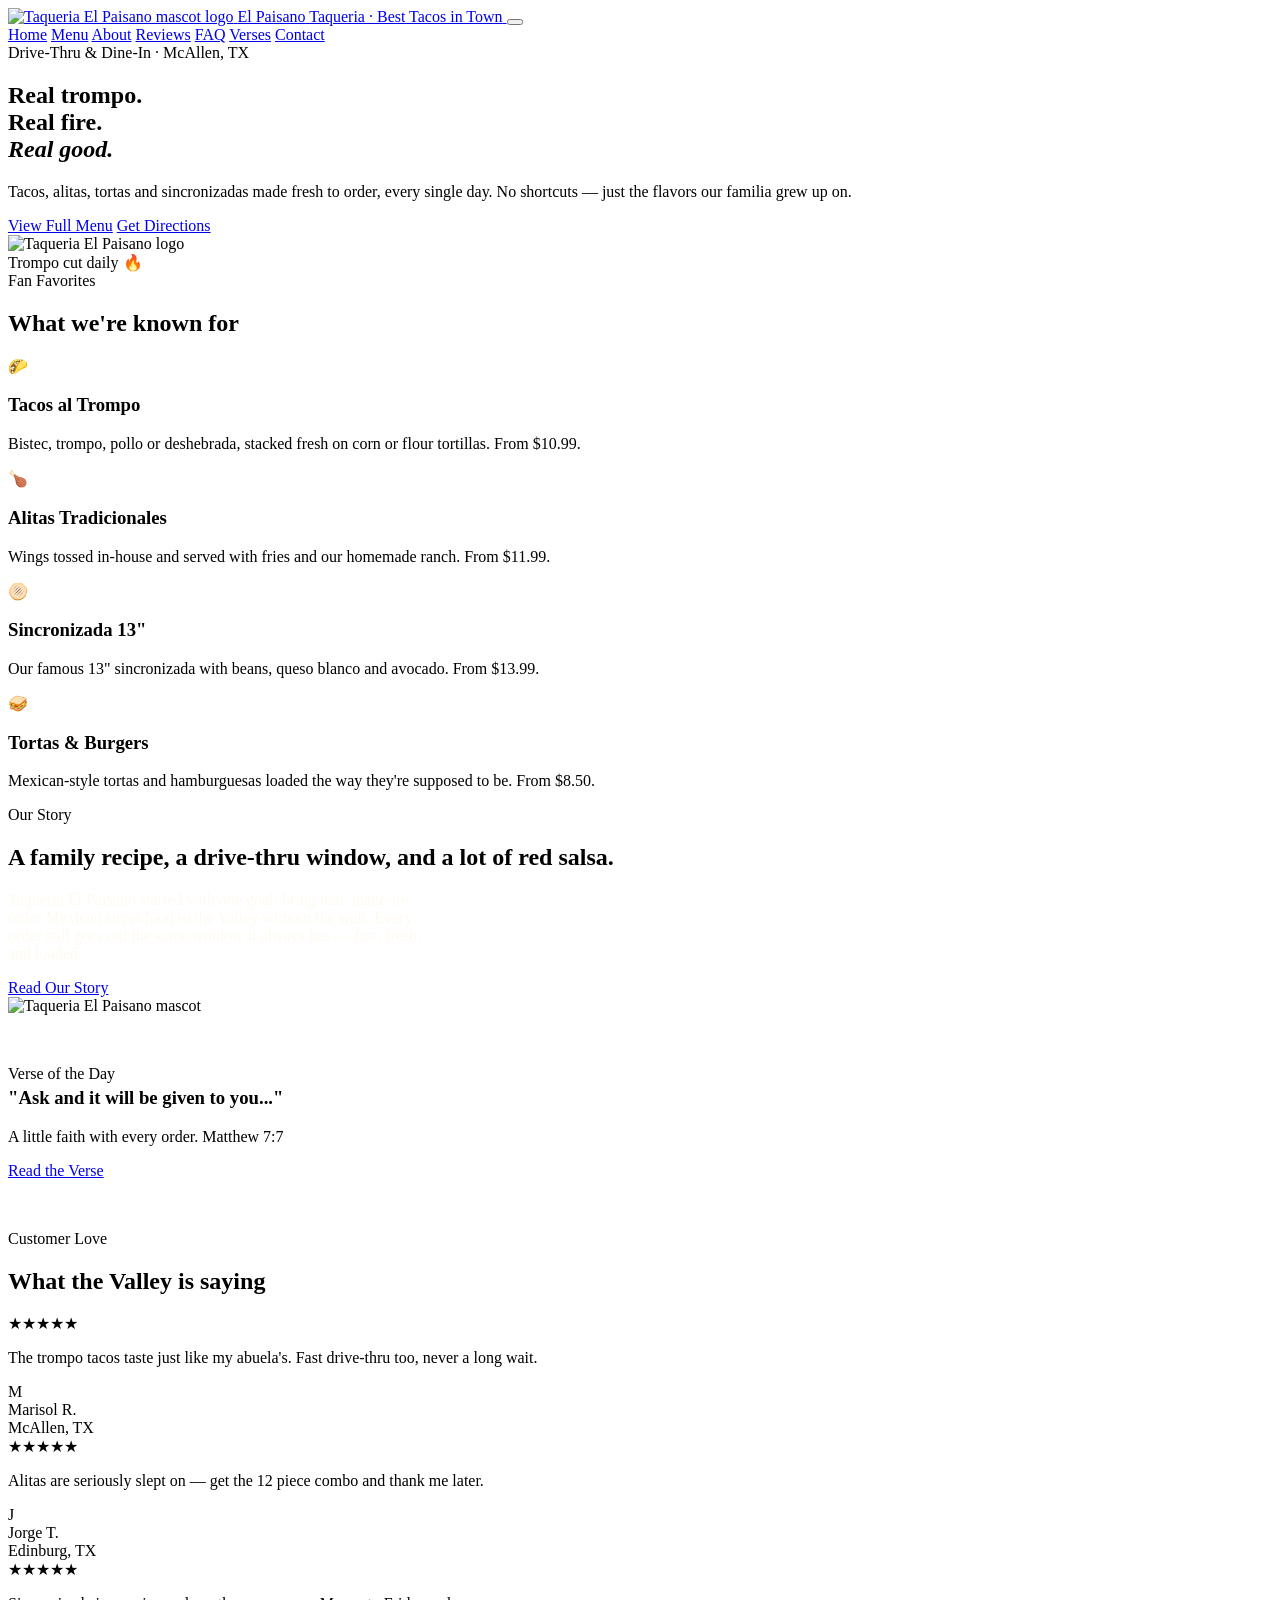
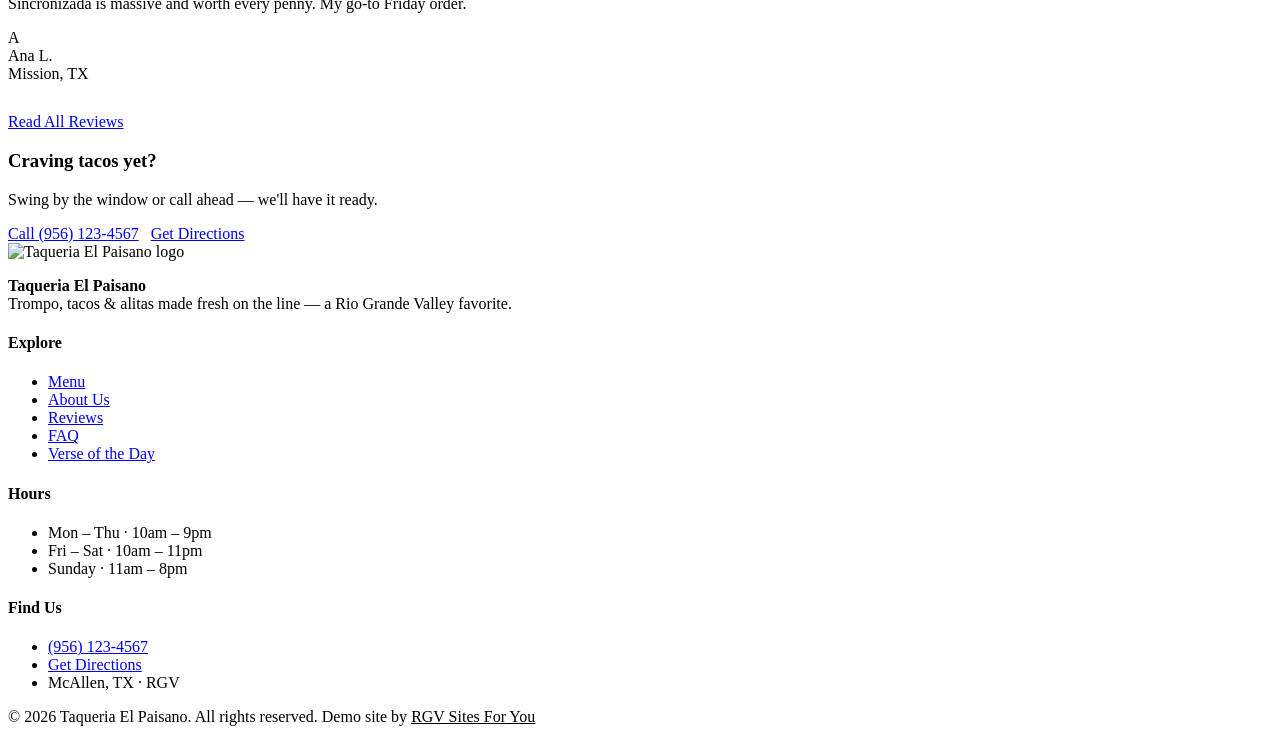
==== index.html @ ccb62b80 "Add files via upload" ====
<!doctype html>
<html lang="en">
<head>
<meta charset="UTF-8">
<meta name="viewport" content="width=device-width, initial-scale=1.0">
<title>Taqueria El Paisano | Best Tacos in Town — McAllen, TX</title>
<meta name="description" content="Taqueria El Paisano: tacos al trompo, alitas, tortas, and sincronizadas made fresh daily. Drive-thru & dine-in in McAllen, TX.">
<link rel="icon" href="images/logo-icon.png">
<link rel="stylesheet" href="css/style.css">
</head>
<body>

<header class="site-header">
  <div class="wrap nav">
    <a href="index.html" class="brand">
      <img src="images/logo-icon.png" alt="Taqueria El Paisano mascot logo">
      <span class="brand-text">
        <span class="t1">El Paisano</span>
        <span class="t2">Taqueria · Best Tacos in Town</span>
      </span>
    </a>
    <button class="nav-toggle" aria-label="Toggle menu" aria-expanded="false"><span></span></button>
    <nav class="nav-links">
      <a href="index.html">Home</a>
      <a href="menu.html">Menu</a>
      <a href="about.html">About</a>
      <a href="reviews.html">Reviews</a>
      <a href="faq.html">FAQ</a>
      <a href="verses.html">Verses</a>
      <a href="contact.html">Contact</a>
    </nav>
  </div>
</header>

<main>

  <!-- HERO -->
  <section class="hero">
    <div class="wrap hero-inner">
      <div>
        <span class="eyebrow">Drive-Thru &amp; Dine-In · McAllen, TX</span>
        <h1>Real trompo.<br>Real fire.<br><em>Real good.</em></h1>
        <p class="lead">Tacos, alitas, tortas and sincronizadas made fresh to order, every single day. No shortcuts — just the flavors our familia grew up on.</p>
        <div class="hero-actions">
          <a href="menu.html" class="btn btn-primary">View Full Menu</a>
          <a href="contact.html" class="btn btn-outline">Get Directions</a>
        </div>
      </div>
      <div class="hero-art">
        <div class="plate"><img src="images/logo.png" alt="Taqueria El Paisano logo"></div>
        <span class="badge-float">Trompo cut daily 🔥</span>
      </div>
    </div>
  </section>

  <!-- HIGHLIGHTS -->
  <section class="section">
    <div class="wrap">
      <div class="section-head">
        <span class="eyebrow">Fan Favorites</span>
        <h2>What we're known for</h2>
      </div>
      <div class="grid grid-4">
        <div class="feature">
          <div class="icon">🌮</div>
          <h3>Tacos al Trompo</h3>
          <p>Bistec, trompo, pollo or deshebrada, stacked fresh on corn or flour tortillas. From $10.99.</p>
        </div>
        <div class="feature">
          <div class="icon">🍗</div>
          <h3>Alitas Tradicionales</h3>
          <p>Wings tossed in-house and served with fries and our homemade ranch. From $11.99.</p>
        </div>
        <div class="feature">
          <div class="icon">🫓</div>
          <h3>Sincronizada 13"</h3>
          <p>Our famous 13" sincronizada with beans, queso blanco and avocado. From $13.99.</p>
        </div>
        <div class="feature">
          <div class="icon">🥪</div>
          <h3>Tortas &amp; Burgers</h3>
          <p>Mexican-style tortas and hamburguesas loaded the way they're supposed to be. From $8.50.</p>
        </div>
      </div>
    </div>
  </section>

  <!-- ABOUT TEASER -->
  <section class="section section-alt">
    <div class="wrap">
      <div class="about-hero-grid">
        <div>
          <span class="eyebrow">Our Story</span>
          <h2>A family recipe, a drive-thru window, and a lot of red salsa.</h2>
          <p style="color:rgba(255,248,236,.78); max-width:52ch;">Taqueria El Paisano started with one goal: bring real, made-to-order Mexican street food to the Valley without the wait. Every order still goes out the same window it always has — fast, fresh, and loaded.</p>
          <a href="about.html" class="btn btn-dark" style="margin-top:14px;">Read Our Story</a>
        </div>
        <div class="about-portrait">
          <img src="images/logo.png" alt="Taqueria El Paisano mascot">
        </div>
      </div>
    </div>
  </section>

  <!-- VERSE BANNER -->
  <section class="section" style="padding-block:50px;">
    <div class="wrap">
      <div class="cta-banner">
        <div>
          <span class="eyebrow">Verse of the Day</span>
          <h3 style="margin-top:.2em;">"Ask and it will be given to you..."</h3>
          <p>A little faith with every order. Matthew 7:7</p>
        </div>
        <a href="verses.html" class="btn btn-primary">Read the Verse</a>
      </div>
    </div>
  </section>

  <!-- REVIEWS TEASER -->
  <section class="section">
    <div class="wrap">
      <div class="section-head">
        <span class="eyebrow">Customer Love</span>
        <h2>What the Valley is saying</h2>
      </div>
      <div class="grid grid-3">
        <div class="review-card">
          <div class="stars">★★★★★</div>
          <p class="quote">The trompo tacos taste just like my abuela's. Fast drive-thru too, never a long wait.</p>
          <div class="review-who">
            <div class="review-avatar">M</div>
            <div>
              <div class="review-name">Marisol R.</div>
              <div class="review-loc">McAllen, TX</div>
            </div>
          </div>
        </div>
        <div class="review-card">
          <div class="stars">★★★★★</div>
          <p class="quote">Alitas are seriously slept on — get the 12 piece combo and thank me later.</p>
          <div class="review-who">
            <div class="review-avatar">J</div>
            <div>
              <div class="review-name">Jorge T.</div>
              <div class="review-loc">Edinburg, TX</div>
            </div>
          </div>
        </div>
        <div class="review-card">
          <div class="stars">★★★★★</div>
          <p class="quote">Sincronizada is massive and worth every penny. My go-to Friday order.</p>
          <div class="review-who">
            <div class="review-avatar">A</div>
            <div>
              <div class="review-name">Ana L.</div>
              <div class="review-loc">Mission, TX</div>
            </div>
          </div>
        </div>
      </div>
      <div class="text-center" style="margin-top:30px;">
        <a href="reviews.html" class="btn btn-outline">Read All Reviews</a>
      </div>
    </div>
  </section>

  <!-- CTA -->
  <section class="section section-alt">
    <div class="wrap">
      <div class="cta-banner">
        <div>
          <h3>Craving tacos yet?</h3>
          <p>Swing by the window or call ahead — we'll have it ready.</p>
        </div>
        <div style="display:flex; gap:12px; flex-wrap:wrap;">
          <a href="tel:+19561234567" class="btn btn-primary">Call (956) 123-4567</a>
          <a href="contact.html" class="btn btn-outline">Get Directions</a>
        </div>
      </div>
    </div>
  </section>

</main>

<footer class="site-footer">
  <div class="wrap">
    <div class="footer-grid">
      <div class="footer-brand">
        <img src="images/logo-icon.png" alt="Taqueria El Paisano logo">
        <p><strong style="color:var(--white)">Taqueria El Paisano</strong><br>Trompo, tacos &amp; alitas made fresh on the line — a Rio Grande Valley favorite.</p>
      </div>
      <div class="footer-col">
        <h4>Explore</h4>
        <ul>
          <li><a href="menu.html">Menu</a></li>
          <li><a href="about.html">About Us</a></li>
          <li><a href="reviews.html">Reviews</a></li>
          <li><a href="faq.html">FAQ</a></li>
          <li><a href="verses.html">Verse of the Day</a></li>
        </ul>
      </div>
      <div class="footer-col">
        <h4>Hours</h4>
        <ul>
          <li>Mon – Thu · 10am – 9pm</li>
          <li>Fri – Sat · 10am – 11pm</li>
          <li>Sunday · 11am – 8pm</li>
        </ul>
      </div>
      <div class="footer-col">
        <h4>Find Us</h4>
        <ul>
          <li><a href="tel:+19561234567">(956) 123-4567</a></li>
          <li><a href="contact.html">Get Directions</a></li>
          <li>McAllen, TX · RGV</li>
        </ul>
      </div>
    </div>
    <div class="footer-bottom">
      <span>&copy; 2026 Taqueria El Paisano. All rights reserved.</span>
      <span>Demo site by <a href="https://rgvsitesforyou.com" style="color:var(--yellow)">RGV Sites For You</a></span>
    </div>
  </div>
</footer>
<script src="js/main.js"></script>
</body>
</html>
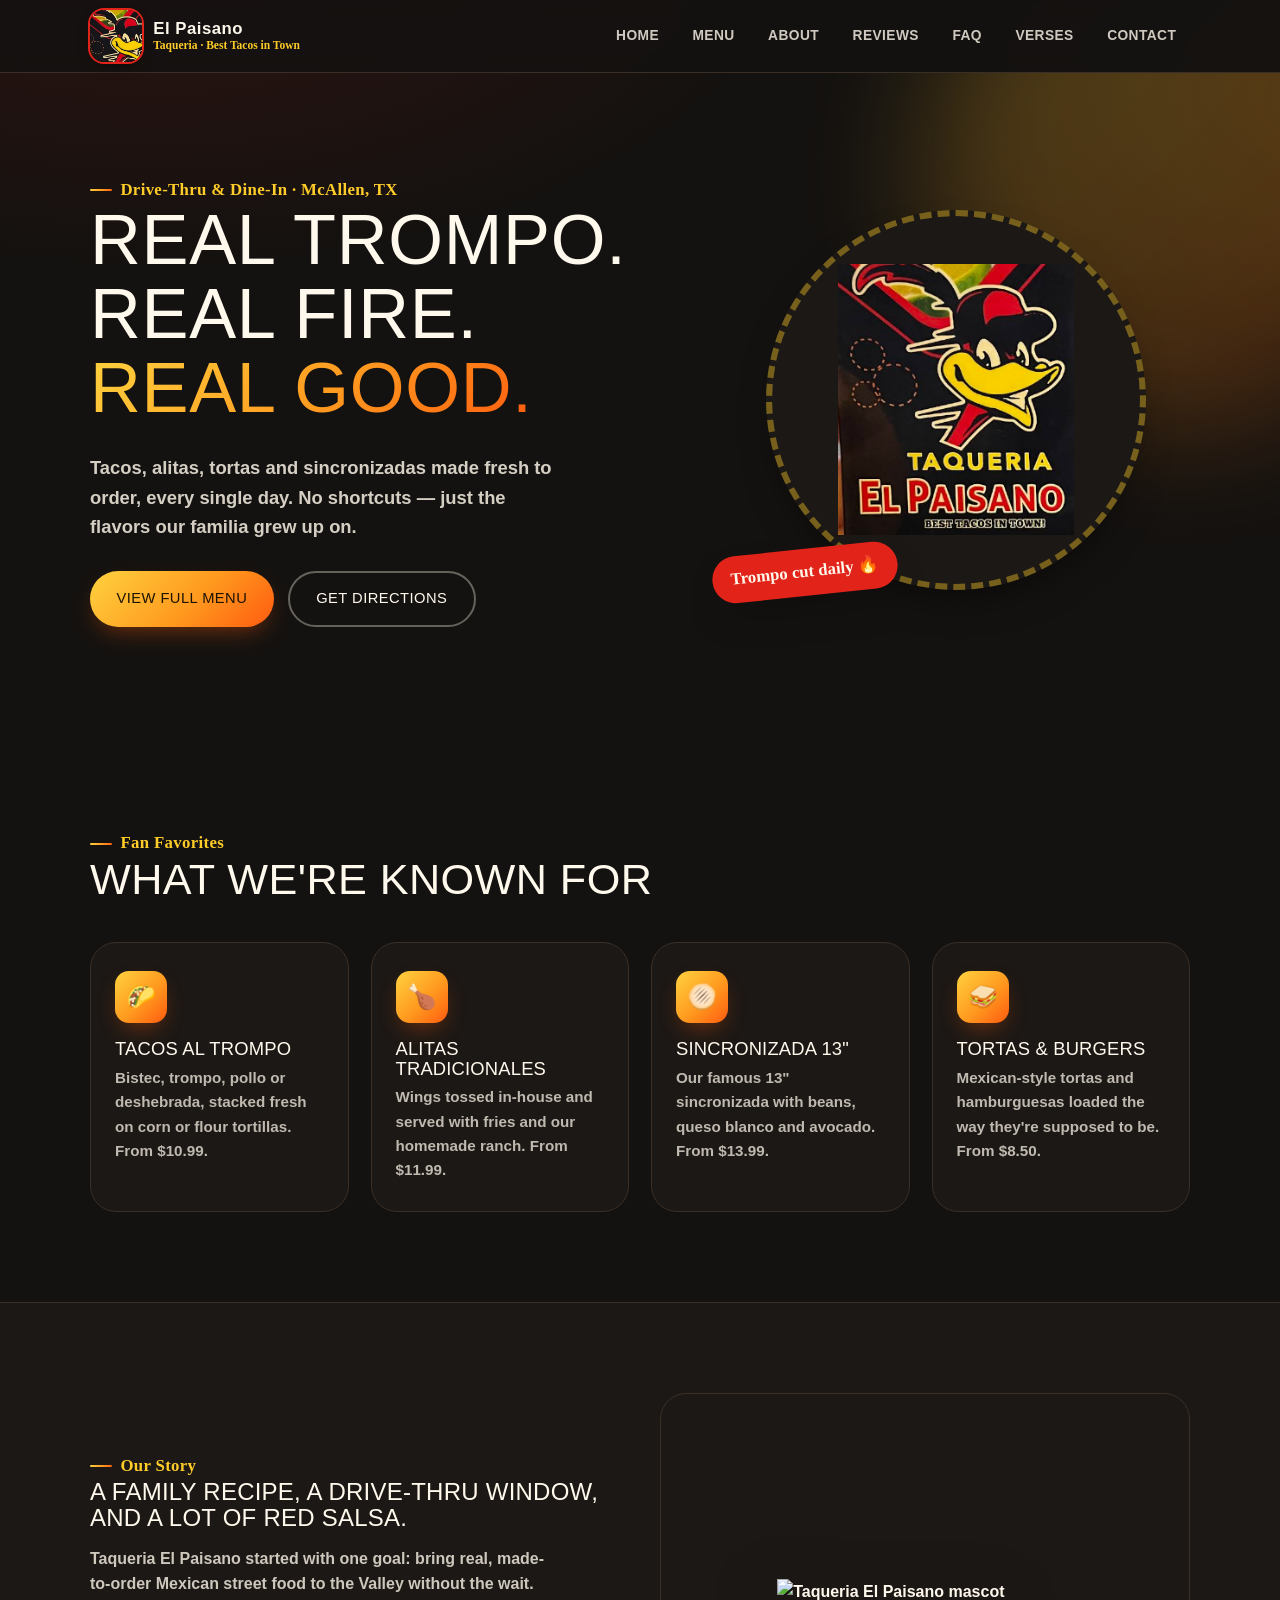
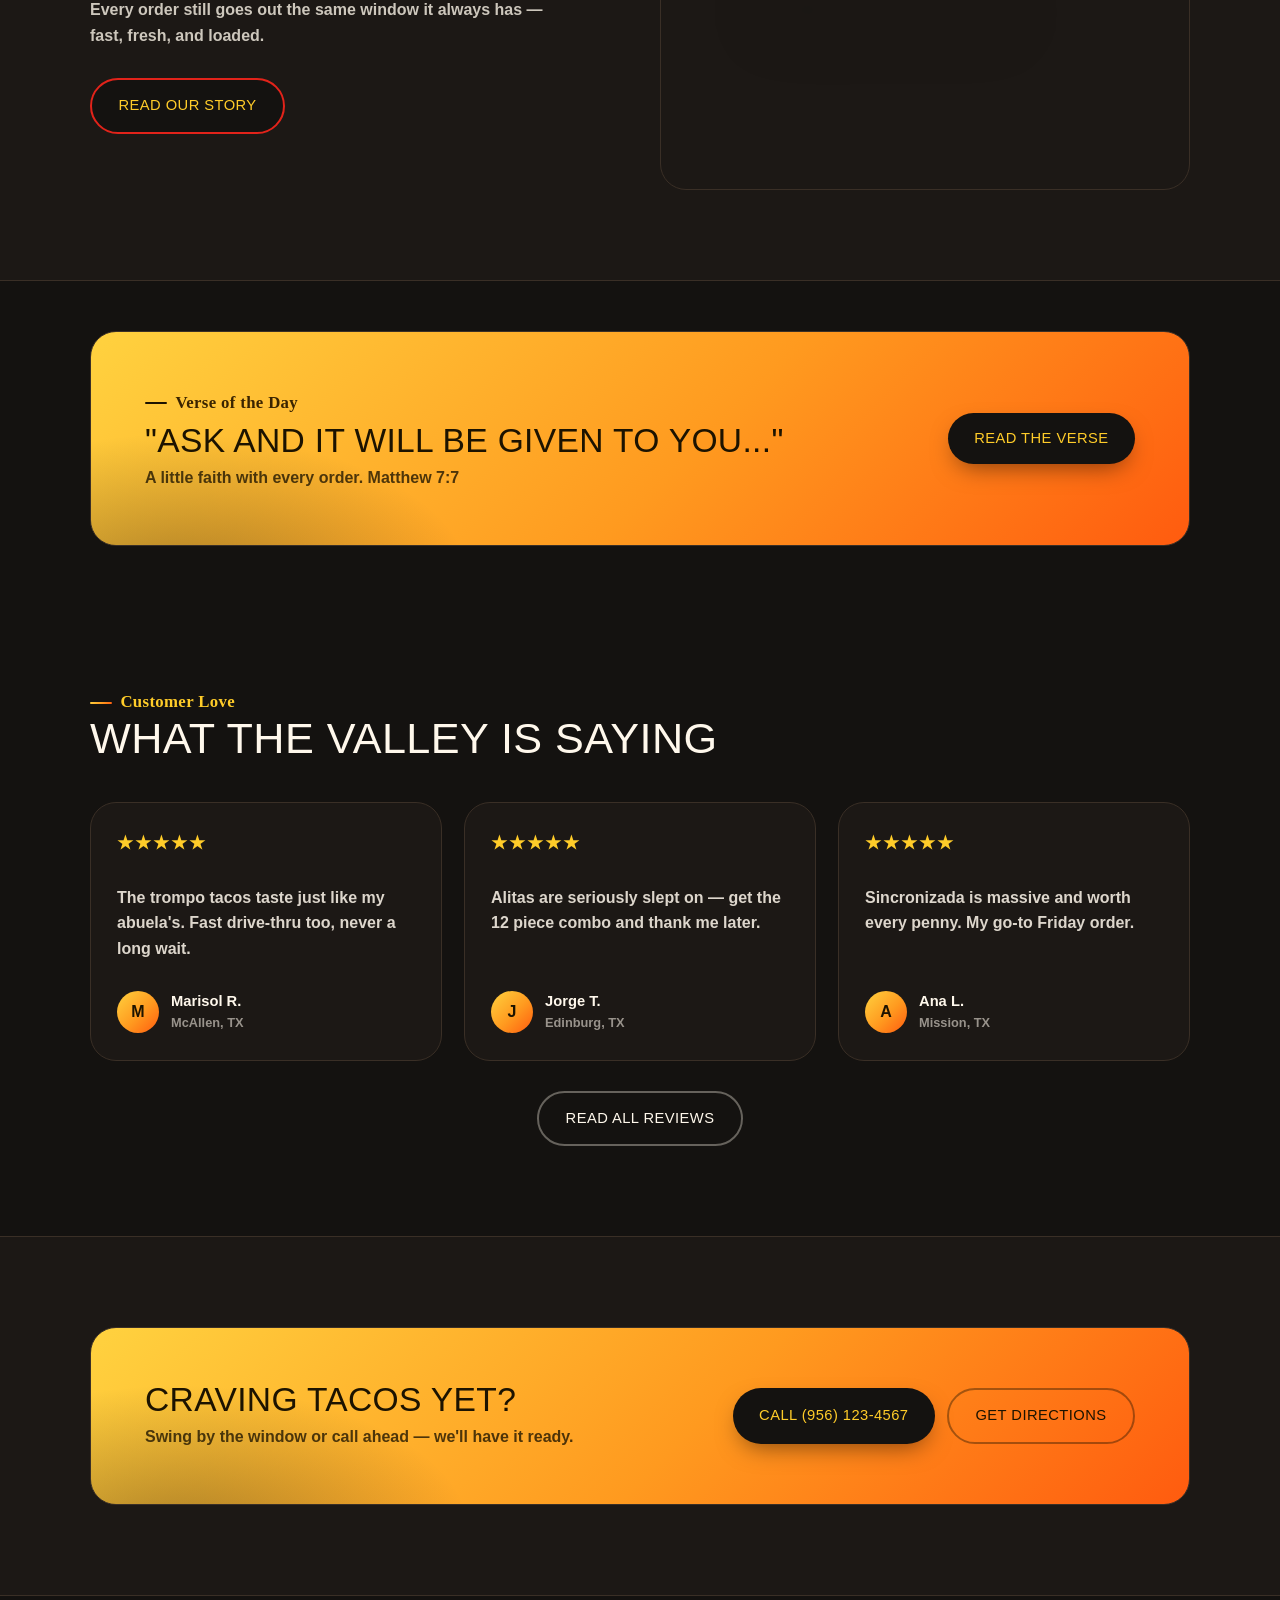
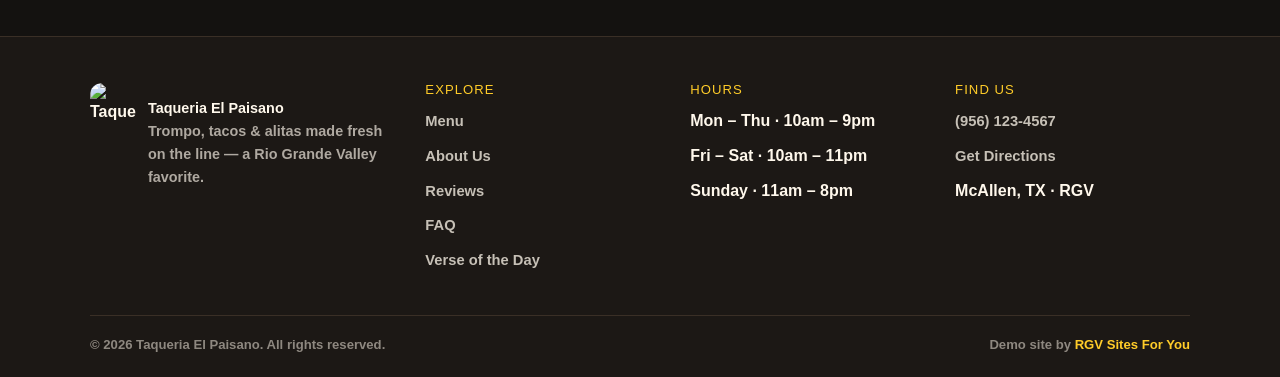
==== commit fcf4647c: "Update index.html" ====
--- a/index.html
+++ b/index.html
@@ -5,15 +5,15 @@
 <meta name="viewport" content="width=device-width, initial-scale=1.0">
 <title>Taqueria El Paisano | Best Tacos in Town — McAllen, TX</title>
 <meta name="description" content="Taqueria El Paisano: tacos al trompo, alitas, tortas, and sincronizadas made fresh daily. Drive-thru & dine-in in McAllen, TX.">
-<link rel="icon" href="images/logo-icon.png">
-<link rel="stylesheet" href="css/style.css">
+<link rel="icon" href="logo-icon.png">
+<link rel="stylesheet" href="style.css">
 </head>
 <body>
 
 <header class="site-header">
   <div class="wrap nav">
     <a href="index.html" class="brand">
-      <img src="images/logo-icon.png" alt="Taqueria El Paisano mascot logo">
+      <img src="logo-icon.png" alt="Taqueria El Paisano mascot logo">
       <span class="brand-text">
         <span class="t1">El Paisano</span>
         <span class="t2">Taqueria · Best Tacos in Town</span>
@@ -47,7 +47,7 @@
         </div>
       </div>
       <div class="hero-art">
-        <div class="plate"><img src="images/logo.png" alt="Taqueria El Paisano logo"></div>
+        <div class="plate"><img src="logo.png" alt="Taqueria El Paisano logo"></div>
         <span class="badge-float">Trompo cut daily 🔥</span>
       </div>
     </div>
--- a/style.css
+++ b/style.css
@@ -0,0 +1,737 @@
+/* =========================================================
+   TAQUERIA EL PAISANO — design system
+   Palette pulled from the shop's own logo + printed menu board:
+   near-black board, marker-red, marigold yellow, warm white,
+   and the yellow→orange gradient used on every menu-board pill.
+   ========================================================= */
+
+@import url('https://fonts.googleapis.com/css2?family=Anton&family=Permanent+Marker&family=Nunito:ital,wght@0,400;0,600;0,700;0,800;1,700&display=swap');
+
+:root{
+  --black:        #141210;
+  --surface:      #1c1815;
+  --surface-2:    #241e19;
+  --line:         #3a2f26;
+
+  --red:          #e2231a;
+  --red-dark:     #a3160f;
+  --yellow:       #ffcc29;
+  --yellow-soft:  #ffe08a;
+  --white:        #fff8ec;
+
+  --grad: linear-gradient(135deg, #ffd23f 0%, #ff9a1f 55%, #ff5b0f 100%);
+  --grad-soft: linear-gradient(135deg, #ffe6a0 0%, #ffb35c 100%);
+
+  --font-display: 'Anton', 'Arial Narrow', sans-serif;
+  --font-accent:  'Permanent Marker', cursive;
+  --font-body:    'Nunito', sans-serif;
+
+  --radius-lg: 26px;
+  --radius-md: 16px;
+  --radius-pill: 999px;
+
+  --shadow-soft: 0 18px 40px -18px rgba(0,0,0,.65);
+  --shadow-pop:  0 10px 24px -8px rgba(255,90,10,.45);
+
+  --maxw: 1180px;
+}
+
+*, *::before, *::after{ box-sizing: border-box; }
+html{ scroll-behavior: smooth; }
+
+body{
+  margin:0;
+  background: var(--black);
+  color: var(--white);
+  font-family: var(--font-body);
+  font-weight: 600;
+  line-height: 1.6;
+  -webkit-font-smoothing: antialiased;
+}
+
+img{ max-width:100%; display:block; }
+a{ color:inherit; text-decoration:none; }
+ul{ list-style:none; margin:0; padding:0; }
+button{ font-family:inherit; cursor:pointer; }
+
+.wrap{
+  max-width: var(--maxw);
+  margin-inline:auto;
+  padding-inline: clamp(18px, 4vw, 40px);
+}
+
+/* subtle charred-board texture behind everything */
+body::before{
+  content:"";
+  position:fixed; inset:0;
+  background:
+    radial-gradient(1100px 600px at 12% -10%, rgba(226,35,26,.14), transparent 60%),
+    radial-gradient(900px 500px at 110% 10%, rgba(255,204,41,.10), transparent 55%);
+  pointer-events:none;
+  z-index:0;
+}
+
+h1,h2,h3,h4{
+  font-family: var(--font-display);
+  font-weight:400;
+  letter-spacing:.01em;
+  line-height:1.05;
+  margin:0 0 .4em;
+  text-transform:uppercase;
+}
+
+.eyebrow{
+  display:inline-flex;
+  align-items:center;
+  gap:.5em;
+  font-family: var(--font-accent);
+  font-size: 1.05rem;
+  color: var(--yellow);
+  text-transform:none;
+  letter-spacing:.02em;
+}
+.eyebrow::before{
+  content:"";
+  width:22px; height:2px;
+  background: var(--grad);
+  border-radius:2px;
+}
+
+/* ---------- buttons ---------- */
+.btn{
+  display:inline-flex;
+  align-items:center;
+  justify-content:center;
+  gap:.5em;
+  padding: .95em 1.8em;
+  border-radius: var(--radius-pill);
+  font-family: var(--font-display);
+  font-weight:400;
+  letter-spacing:.03em;
+  text-transform:uppercase;
+  font-size: .92rem;
+  border: none;
+  transition: transform .18s ease, box-shadow .18s ease, filter .18s ease;
+}
+.btn-primary{
+  background: var(--grad);
+  color: #1c1300;
+  box-shadow: var(--shadow-pop);
+}
+.btn-primary:hover{ transform: translateY(-2px); filter:saturate(1.15); }
+
+.btn-outline{
+  background:transparent;
+  color: var(--white);
+  border: 2px solid rgba(255,248,236,.35);
+}
+.btn-outline:hover{ border-color: var(--yellow); color: var(--yellow); transform: translateY(-2px); }
+
+.btn-dark{
+  background: var(--black);
+  color: var(--yellow);
+  border: 2px solid var(--red);
+}
+.btn-dark:hover{ background: var(--red); color: var(--white); }
+
+/* ---------- pill badge (the signature element — lifted straight
+   off the laminated menu board's rounded section headers) ---------- */
+.pill{
+  display:inline-block;
+  background: var(--grad);
+  color:#1c1300;
+  font-family: var(--font-accent);
+  font-size: clamp(1.15rem, 2.4vw, 1.5rem);
+  padding: .3em 1em .38em;
+  border-radius: var(--radius-pill);
+  box-shadow: var(--shadow-pop);
+  transform: rotate(-1.2deg);
+}
+
+/* ---------- header / nav ---------- */
+.site-header{
+  position: sticky; top:0; z-index:50;
+  background: rgba(20,18,16,.88);
+  backdrop-filter: blur(10px);
+  border-bottom: 1px solid var(--line);
+}
+.nav{
+  display:flex;
+  align-items:center;
+  justify-content:space-between;
+  padding-block: 10px;
+}
+.brand{
+  display:flex;
+  align-items:center;
+  gap:.7em;
+}
+.brand img{
+  width:52px; height:52px;
+  border-radius:14px;
+  object-fit:cover;
+  box-shadow: 0 0 0 2px var(--red), 0 6px 16px -6px rgba(0,0,0,.7);
+}
+.brand-text{ display:flex; flex-direction:column; line-height:1; }
+.brand-text .t1{
+  font-family: var(--font-display);
+  font-size:1.05rem;
+  color: var(--white);
+  letter-spacing:.03em;
+}
+.brand-text .t2{
+  font-family: var(--font-accent);
+  font-size:.72rem;
+  color: var(--yellow);
+  margin-top:2px;
+}
+
+.nav-links{
+  display:flex;
+  align-items:center;
+  gap: 6px;
+}
+.nav-links a{
+  padding:.55em 1em;
+  border-radius: var(--radius-pill);
+  font-size:.86rem;
+  font-weight:800;
+  text-transform:uppercase;
+  letter-spacing:.03em;
+  color: rgba(255,248,236,.8);
+  transition: background .18s ease, color .18s ease;
+}
+.nav-links a:hover{ color: var(--yellow); }
+.nav-links a.active{
+  background: var(--grad);
+  color:#1c1300;
+}
+.nav-cta{ margin-left: 8px; }
+
+.nav-toggle{
+  display:none;
+  background:none; border:none;
+  width:42px; height:42px;
+  border-radius:10px;
+  border: 2px solid var(--line);
+  position:relative;
+}
+.nav-toggle span, .nav-toggle span::before, .nav-toggle span::after{
+  content:"";
+  position:absolute; left:9px; right:9px;
+  height:2px; background: var(--yellow);
+  transition: transform .2s ease, opacity .2s ease;
+}
+.nav-toggle span{ top:20px; }
+.nav-toggle span::before{ top:-7px; }
+.nav-toggle span::after{ top:7px; }
+.nav-toggle.open span{ background:transparent; }
+.nav-toggle.open span::before{ transform: translateY(7px) rotate(45deg); }
+.nav-toggle.open span::after{ transform: translateY(-7px) rotate(-45deg); }
+
+@media (max-width:900px){
+  .nav-toggle{ display:block; }
+  .nav-links{
+    position:fixed; inset: 78px 0 auto 0;
+    flex-direction:column;
+    align-items:stretch;
+    background: var(--surface);
+    border-bottom: 1px solid var(--line);
+    padding: 10px 18px 20px;
+    gap:4px;
+    transform: translateY(-140%);
+    opacity:0;
+    transition: transform .25s ease, opacity .25s ease;
+  }
+  .nav-links.open{ transform: translateY(0); opacity:1; }
+  .nav-links a{ text-align:center; padding:.8em 1em; }
+  .nav-cta{ margin-left:0; margin-top:6px; }
+}
+
+/* ---------- hero ---------- */
+.hero{
+  position:relative;
+  padding-block: clamp(50px, 9vw, 100px) clamp(60px, 10vw, 110px);
+  overflow:hidden;
+}
+.hero::after{
+  content:"";
+  position:absolute; z-index:0;
+  width:520px; height:520px;
+  right:-160px; top:-160px;
+  background: var(--grad);
+  opacity:.22;
+  filter: blur(60px);
+  border-radius:50%;
+}
+.hero-inner{
+  position:relative; z-index:1;
+  display:grid;
+  grid-template-columns: 1.1fr .9fr;
+  gap: clamp(24px,5vw,60px);
+  align-items:center;
+}
+@media (max-width:860px){ .hero-inner{ grid-template-columns:1fr; } }
+
+.hero h1{
+  font-size: clamp(2.6rem, 6.4vw, 4.4rem);
+  color: var(--white);
+}
+.hero h1 em{
+  font-style:normal;
+  background: var(--grad);
+  -webkit-background-clip:text;
+  background-clip:text;
+  color:transparent;
+}
+.hero p.lead{
+  font-size: 1.15rem;
+  color: rgba(255,248,236,.82);
+  max-width: 46ch;
+  margin: .8em 0 1.6em;
+}
+.hero-actions{ display:flex; gap:14px; flex-wrap:wrap; }
+
+.hero-art{
+  position:relative;
+  display:flex; align-items:center; justify-content:center;
+}
+.hero-art .plate{
+  width:min(100%,380px);
+  aspect-ratio:1;
+  border-radius:50%;
+  background: var(--surface);
+  border: 6px dashed rgba(255,204,41,.4);
+  display:flex; align-items:center; justify-content:center;
+  box-shadow: var(--shadow-soft);
+}
+.hero-art .plate img{ width:64%; }
+.hero-art .badge-float{
+  position:absolute;
+  bottom:-6px; left:-10px;
+  font-family: var(--font-accent);
+  background: var(--red);
+  color: var(--white);
+  padding:.6em 1.1em;
+  border-radius: var(--radius-pill);
+  transform: rotate(-6deg);
+  box-shadow: var(--shadow-soft);
+  font-size:1.05rem;
+}
+
+/* ---------- generic page hero (interior pages) ---------- */
+.page-hero{
+  padding-block: 54px 40px;
+  border-bottom: 1px solid var(--line);
+  position:relative;
+}
+.page-hero h1{ font-size: clamp(2.1rem, 5vw, 3.1rem); }
+.page-hero p{ color: rgba(255,248,236,.78); max-width:60ch; font-size:1.05rem; }
+
+/* ---------- sections ---------- */
+section{ position:relative; z-index:1; }
+.section{ padding-block: clamp(50px, 8vw, 90px); }
+.section-head{ max-width:640px; margin-bottom: 40px; }
+.section-head h2{ font-size: clamp(1.9rem, 4.4vw, 2.7rem); }
+.section-alt{ background: var(--surface); border-block: 1px solid var(--line); }
+
+/* ---------- feature / highlight cards ---------- */
+.grid{ display:grid; gap:22px; }
+.grid-4{ grid-template-columns: repeat(4,1fr); }
+.grid-3{ grid-template-columns: repeat(3,1fr); }
+.grid-2{ grid-template-columns: repeat(2,1fr); }
+@media (max-width:960px){ .grid-4{ grid-template-columns: repeat(2,1fr);} .grid-3{grid-template-columns:repeat(2,1fr);} }
+@media (max-width:620px){ .grid-4,.grid-3,.grid-2{ grid-template-columns:1fr; } }
+
+.card{
+  background: var(--surface);
+  border: 1px solid var(--line);
+  border-radius: var(--radius-lg);
+  padding: 26px;
+}
+
+.feature{
+  background: var(--surface);
+  border: 1px solid var(--line);
+  border-radius: var(--radius-lg);
+  padding: 28px 24px;
+  transition: transform .2s ease, border-color .2s ease;
+}
+.feature:hover{ transform: translateY(-4px); border-color: rgba(255,204,41,.5); }
+.feature .icon{
+  width:52px; height:52px;
+  border-radius:14px;
+  background: var(--grad);
+  display:flex; align-items:center; justify-content:center;
+  font-size:1.5rem;
+  margin-bottom:16px;
+  box-shadow: var(--shadow-pop);
+}
+.feature h3{ font-size:1.15rem; color: var(--white); }
+.feature p{ font-size:.95rem; color: rgba(255,248,236,.72); margin:0; }
+
+/* ---------- CTA banner ---------- */
+.cta-banner{
+  border-radius: var(--radius-lg);
+  background: var(--grad);
+  padding: clamp(30px,6vw,54px);
+  display:flex; align-items:center; justify-content:space-between; gap:24px; flex-wrap:wrap;
+  border: 1px solid var(--line);
+  position:relative;
+  overflow:hidden;
+}
+.cta-banner::before{
+  content:"";
+  position:absolute; inset:0;
+  background: radial-gradient(420px 220px at 8% 120%, rgba(20,18,16,.35), transparent 70%);
+  pointer-events:none;
+}
+.cta-banner > *{ position:relative; z-index:1; }
+.cta-banner h3{ font-size: clamp(1.5rem,3.4vw,2.1rem); margin:0 0 .2em; color:#1c1300; }
+.cta-banner p{ margin:0; color: rgba(28,19,0,.78); font-weight:700; }
+.cta-banner .eyebrow{ color:#3a2400; }
+.cta-banner .eyebrow::before{ background:#1c1300; }
+.cta-banner .btn-primary{ background: var(--black); color: var(--yellow); box-shadow:0 10px 24px -8px rgba(0,0,0,.5); }
+.cta-banner .btn-primary:hover{ background:#2a2420; }
+.cta-banner .btn-outline{ border-color: rgba(28,19,0,.4); color:#1c1300; }
+.cta-banner .btn-outline:hover{ border-color:#1c1300; color:#1c1300; }
+
+/* ---------- footer ---------- */
+.site-footer{
+  border-top: 1px solid var(--line);
+  background: var(--surface);
+  padding-block: 46px 22px;
+  margin-top: 40px;
+}
+.footer-grid{
+  display:grid;
+  grid-template-columns: 1.3fr 1fr 1fr 1fr;
+  gap: 30px;
+}
+@media (max-width:860px){ .footer-grid{ grid-template-columns: 1fr 1fr; } }
+@media (max-width:520px){ .footer-grid{ grid-template-columns: 1fr; } }
+
+.footer-brand{ display:flex; gap:12px; align-items:flex-start; }
+.footer-brand img{ width:46px; height:46px; border-radius:12px; }
+.footer-brand p{ color: rgba(255,248,236,.65); font-size:.9rem; max-width:32ch; }
+
+.footer-col h4{
+  font-family: var(--font-body);
+  text-transform:uppercase;
+  font-size:.82rem;
+  letter-spacing:.08em;
+  color: var(--yellow);
+  margin-bottom: 12px;
+}
+.footer-col ul li{ margin-bottom:9px; }
+.footer-col a{ color: rgba(255,248,236,.75); font-size:.92rem; }
+.footer-col a:hover{ color: var(--yellow); }
+
+.footer-bottom{
+  margin-top: 34px;
+  padding-top: 18px;
+  border-top: 1px solid var(--line);
+  display:flex; justify-content:space-between; flex-wrap:wrap; gap:10px;
+  font-size:.82rem;
+  color: rgba(255,248,236,.5);
+}
+
+/* ---------- menu page ---------- */
+.menu-toc{
+  display:flex; flex-wrap:wrap; gap:8px;
+  margin-bottom: 10px;
+}
+.menu-toc a{
+  font-size:.82rem;
+  font-weight:800;
+  text-transform:uppercase;
+  letter-spacing:.02em;
+  padding:.5em 1em;
+  border-radius: var(--radius-pill);
+  border:1px solid var(--line);
+  color: rgba(255,248,236,.75);
+}
+.menu-toc a:hover{ border-color: var(--yellow); color: var(--yellow); }
+
+.menu-section{
+  scroll-margin-top: 110px;
+  padding-block: 30px;
+  border-bottom: 1px dashed var(--line);
+}
+.menu-section:last-child{ border-bottom:none; }
+.menu-section-head{ margin-bottom: 6px; }
+.menu-note{
+  color: var(--yellow-soft);
+  font-size:.92rem;
+  font-weight:700;
+  margin: 6px 0 18px;
+}
+.menu-list{ display:grid; gap:10px; }
+.menu-item{
+  display:flex;
+  align-items:baseline;
+  gap:10px;
+}
+.menu-item .name{
+  font-weight:800;
+  color: var(--white);
+  white-space:nowrap;
+}
+.menu-item .dots{
+  flex:1;
+  border-bottom: 2px dotted rgba(255,248,236,.28);
+  transform: translateY(-4px);
+}
+.menu-item .price{
+  font-family: var(--font-display);
+  color: var(--yellow);
+  font-size:1.05rem;
+  white-space:nowrap;
+}
+.menu-item .price.extra{ color: var(--red); font-family:var(--font-body); font-weight:800; font-size:.95rem; }
+.menu-item.sub .name{ font-weight:700; color: rgba(255,248,236,.85); font-size:.95rem; }
+
+.menu-grid{ display:grid; grid-template-columns: 1fr 1fr; gap: 0 60px; }
+@media (max-width:760px){ .menu-grid{ grid-template-columns:1fr; } }
+
+.combo-box{
+  background: var(--surface);
+  border: 1px solid var(--line);
+  border-radius: var(--radius-md);
+  padding: 20px 22px;
+  margin-top: 14px;
+}
+
+/* ---------- reviews ---------- */
+.stars{ color: var(--yellow); letter-spacing:2px; font-size:1.1rem; }
+.review-card{
+  background: var(--surface);
+  border: 1px solid var(--line);
+  border-radius: var(--radius-lg);
+  padding: 26px;
+  display:flex; flex-direction:column; gap:12px;
+}
+.review-card .quote{ color: rgba(255,248,236,.85); font-size:1rem; }
+.review-who{ display:flex; align-items:center; gap:12px; margin-top:auto; }
+.review-avatar{
+  width:42px; height:42px; border-radius:50%;
+  background: var(--grad);
+  display:flex; align-items:center; justify-content:center;
+  font-family: var(--font-display);
+  color:#1c1300;
+}
+.review-name{ font-weight:800; color:var(--white); font-size:.92rem; }
+.review-loc{ font-size:.8rem; color: rgba(255,248,236,.55); }
+
+.rating-summary{
+  display:flex; align-items:center; gap:20px;
+  background: var(--surface);
+  border:1px solid var(--line);
+  border-radius: var(--radius-lg);
+  padding: 26px 30px;
+  margin-bottom: 34px;
+  flex-wrap:wrap;
+}
+.rating-num{ font-family: var(--font-display); font-size:3.2rem; color: var(--yellow); line-height:1; }
+
+/* ---------- FAQ accordion ---------- */
+.faq-list{ display:flex; flex-direction:column; gap:12px; }
+.faq-item{
+  background: var(--surface);
+  border: 1px solid var(--line);
+  border-radius: var(--radius-md);
+  overflow:hidden;
+}
+.faq-q{
+  width:100%;
+  display:flex; align-items:center; justify-content:space-between;
+  gap:16px;
+  background:none; border:none; color: var(--white);
+  padding: 18px 22px;
+  font-family: var(--font-body);
+  font-weight:800;
+  font-size:1rem;
+  text-align:left;
+}
+.faq-q .plus{
+  font-family: var(--font-display);
+  font-size:1.3rem;
+  color: var(--yellow);
+  transition: transform .25s ease;
+  flex-shrink:0;
+}
+.faq-item.open .plus{ transform: rotate(45deg); }
+.faq-a{
+  max-height:0;
+  overflow:hidden;
+  transition: max-height .28s ease;
+  padding: 0 22px;
+}
+.faq-a p{ margin:0 0 18px; color: rgba(255,248,236,.75); font-size:.95rem; }
+.faq-item.open .faq-a{ max-height:240px; }
+
+/* ---------- contact ---------- */
+.contact-grid{
+  display:grid;
+  grid-template-columns: .9fr 1.1fr;
+  gap: 40px;
+  align-items:start;
+}
+@media (max-width:860px){ .contact-grid{ grid-template-columns:1fr; } }
+
+.info-row{
+  display:flex; gap:14px; align-items:flex-start;
+  padding-block:14px;
+  border-bottom: 1px solid var(--line);
+}
+.info-row:last-child{ border-bottom:none; }
+.info-icon{
+  width:40px; height:40px; border-radius:12px;
+  background: var(--grad);
+  display:flex; align-items:center; justify-content:center;
+  flex-shrink:0;
+  font-size:1.1rem;
+}
+.info-row h4{ margin:0 0 2px; font-size:.95rem; color:var(--white); text-transform:none; font-family:var(--font-body); font-weight:800; }
+.info-row p, .info-row a{ margin:0; font-size:.9rem; color: rgba(255,248,236,.72); }
+
+.form-field{ margin-bottom:16px; }
+.form-field label{
+  display:block; margin-bottom:6px;
+  font-size:.85rem; font-weight:800;
+  color: var(--yellow-soft);
+  text-transform:uppercase; letter-spacing:.04em;
+}
+.form-field input, .form-field textarea, .form-field select{
+  width:100%;
+  background: var(--black);
+  border: 1px solid var(--line);
+  border-radius: 10px;
+  padding: .85em 1em;
+  color: var(--white);
+  font-family: var(--font-body);
+  font-weight:600;
+  font-size:.96rem;
+}
+.form-field input:focus, .form-field textarea:focus, .form-field select:focus{
+  outline:none; border-color: var(--yellow);
+}
+.form-row{ display:grid; grid-template-columns:1fr 1fr; gap:16px; }
+@media (max-width:520px){ .form-row{ grid-template-columns:1fr; } }
+.form-msg{
+  margin-top:14px;
+  padding:.9em 1.1em;
+  border-radius:10px;
+  background: rgba(255,204,41,.12);
+  border:1px solid rgba(255,204,41,.4);
+  color: var(--yellow-soft);
+  font-size:.9rem;
+  display:none;
+}
+.form-msg.show{ display:block; }
+
+/* map placeholder */
+.map-box{
+  border-radius: var(--radius-lg);
+  border: 1px solid var(--line);
+  overflow:hidden;
+  height: 340px;
+}
+.map-box iframe{ width:100%; height:100%; border:0; filter: grayscale(.3) contrast(1.1); }
+
+/* ---------- verses page ---------- */
+.verse-card{
+  background: var(--surface);
+  border: 1px solid var(--line);
+  border-radius: var(--radius-lg);
+  padding: clamp(30px,6vw,60px);
+  text-align:center;
+  position:relative;
+  overflow:hidden;
+}
+.verse-card::before{
+  content:"“";
+  position:absolute;
+  top:-40px; left:20px;
+  font-family: var(--font-display);
+  font-size:220px;
+  color: rgba(255,204,41,.08);
+  line-height:1;
+}
+.verse-text{
+  font-family: var(--font-accent);
+  font-size: clamp(1.5rem, 3.6vw, 2.2rem);
+  color: var(--white);
+  max-width: 22ch;
+  margin: 0 auto 20px;
+  position:relative; z-index:1;
+  line-height:1.4;
+}
+.verse-ref{
+  display:inline-block;
+  font-family: var(--font-display);
+  color:#1c1300;
+  background: var(--grad);
+  padding:.4em 1.2em;
+  border-radius: var(--radius-pill);
+  letter-spacing:.04em;
+}
+.verse-more{
+  margin-top: 40px;
+  text-align:center;
+  color: rgba(255,248,236,.6);
+  font-size:.92rem;
+}
+
+/* ---------- about ---------- */
+.about-hero-grid{
+  display:grid;
+  grid-template-columns: 1fr 1fr;
+  gap:40px;
+  align-items:center;
+}
+@media (max-width:860px){ .about-hero-grid{ grid-template-columns:1fr; } }
+.about-portrait{
+  background: var(--surface);
+  border: 1px solid var(--line);
+  border-radius: var(--radius-lg);
+  aspect-ratio: 4/3;
+  display:flex; align-items:center; justify-content:center;
+  position:relative;
+}
+.about-portrait img{ width:56%; filter: drop-shadow(0 20px 30px rgba(0,0,0,.5)); }
+
+.timeline{ display:flex; flex-direction:column; gap:0; margin-top:10px;}
+.timeline-item{
+  display:grid; grid-template-columns: 80px 1fr;
+  gap:18px;
+  padding-bottom:28px;
+  position:relative;
+}
+.timeline-item::before{
+  content:"";
+  position:absolute; left:39px; top:34px; bottom:0;
+  width:2px; background: var(--line);
+}
+.timeline-item:last-child::before{ display:none; }
+.timeline-year{
+  font-family: var(--font-display);
+  color:#1c1300;
+  background: var(--grad);
+  border-radius:50%;
+  width:80px; height:80px;
+  display:flex; align-items:center; justify-content:center;
+  font-size:.95rem;
+  text-align:center;
+  box-shadow: var(--shadow-pop);
+}
+.timeline-body h4{ font-family:var(--font-body); text-transform:none; font-size:1.05rem; color:var(--white); margin:6px 0 4px; }
+.timeline-body p{ margin:0; color: rgba(255,248,236,.7); font-size:.92rem; }
+
+.values-grid{ display:grid; grid-template-columns:repeat(3,1fr); gap:20px; margin-top:20px; }
+@media (max-width:760px){ .values-grid{ grid-template-columns:1fr; } }
+
+/* utility */
+.text-center{ text-align:center; }
+.mt-0{ margin-top:0; }
+.center-head{ margin-inline:auto; text-align:center; }
